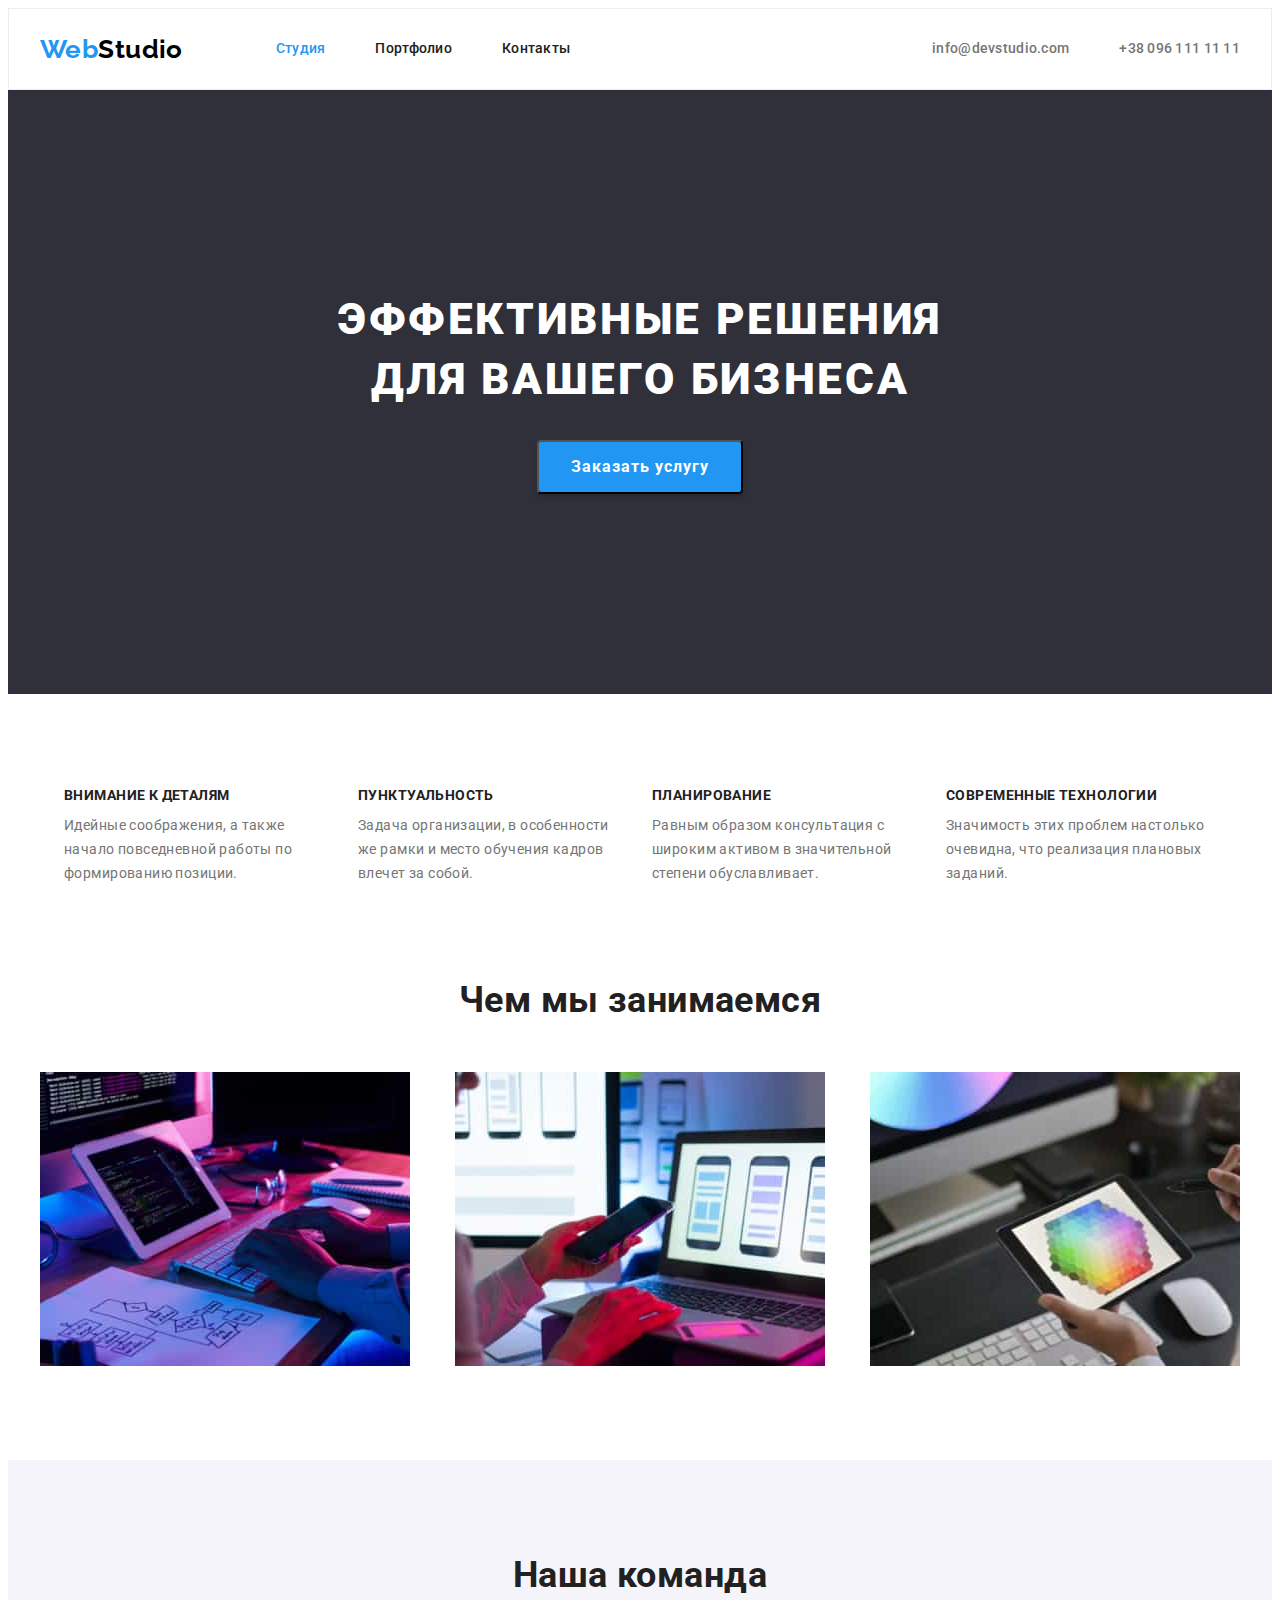
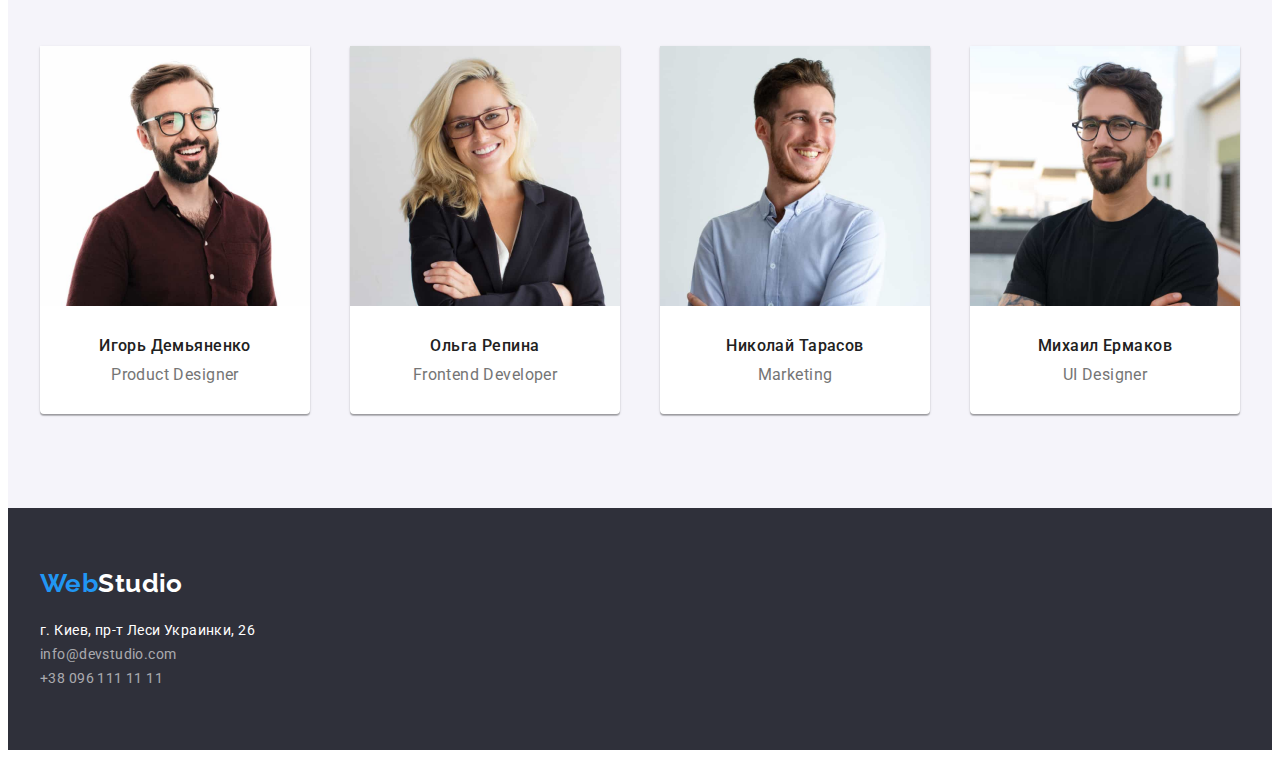
==== index.html @ 9b4c958c "copy paste" ====
<!DOCTYPE html>
<html lang="ru">
  <head>
    <meta charset="UTF-8" />
    <meta http-equiv="X-UA-Compatible" content="IE=edge" />
    <meta name="viewport" content="width=device-width, initial-scale=1.0" />
    <title>WebStudio</title>
    <link
      href="https://fonts.googleapis.com/css2?family=Raleway:wght@700&family=Roboto:wght@400;500;700;900&display=swap"
      rel="stylesheet"
    />
    <link
      rel="stylesheet"
      href="https://cdnjs.cloudflare.com/ajax/libs/modern-normalize/1.1.0/modern-normalize.min.css"
      integrity="sha512-wpPYUAdjBVSE4KJnH1VR1HeZfpl1ub8YT/NKx4PuQ5NmX2tKuGu6U/JRp5y+Y8XG2tV+wKQpNHVUX03MfMFn9Q=="
      crossorigin="anonymous"
      referrerpolicy="no-referrer"
    />
    <link rel="stylesheet" href="./css/styles.css" />
  </head>
  <body>
    <!--Page header-->
    <header class="page-header">
      <!--LOGO-->
      <div class="container header-container">
        <nav class="header-container">
          <a href="./index.html" class="logo"><span class="accent">Web</span>Studio</a>
          <!--Main navigation-->
          <ul class="site-nav list">
            <li class="site-nav-item"><a href="./index.html" class="link current">Студия</a></li>
            <li class="site-nav-item"><a href="./portfolio.html" class="link">Портфолио</a></li>
            <li class="site-nav-item"><a href="" class="link">Контакты</a></li>
          </ul>
        </nav>
        <ul class="contact list">
          <li class="contact-item">
            <a href="mailto:info@devstudio.com" class="header-contact link">info@devstudio.com</a>
          </li>
          <li class="contact-item">
            <a href="tel:+380961111111" class="header-contact link">+38 096 111 11 11</a>
          </li>
        </ul>
      </div>
    </header>
    <!--Page content-->
    <main>
      <!--Service-->
      <section class="hero">
        <h1 class="hero-title">Эффективные решения для вашего бизнеса</h1>
        <button type="button" class="button">Заказать услугу</button>
      </section>
      <!--Our skills-->
      <h2 class="visually-hidden">Наши преимущества</h2>
      <section class="about section">
        <div class="container">
          <ul class="about-list list">
            <li class="about-list-item">
              <h3 class="about-title">Внимание к деталям</h3>
              <p class="about-text">
                Идейные соображения, а также начало повседневной работы по формированию позиции.
              </p>
            </li>
            <li class="about-list-item">
              <h3 class="about-title">Пунктуальность</h3>
              <p class="about-text">
                Задача организации, в особенности же рамки и место обучения кадров влечет за собой.
              </p>
            </li>
            <li class="about-list-item">
              <h3 class="about-title">Планирование</h3>
              <p class="about-text">
                Равным образом консультация с широким активом в значительной степени обуславливает.
              </p>
            </li>
            <li class="about-list-item">
              <h3 class="about-title">Современные технологии</h3>
              <p class="about-text">
                Значимость этих проблем настолько очевидна, что реализация плановых заданий.
              </p>
            </li>
          </ul>
        </div>
      </section>
      <!--What are we doing-->
      <section class="job">
        <div class="container">
          <h2 class="section-title job">Чем мы занимаемся</h2>
          <ul class="job-list list">
            <li class="job-list-item">
              <img src="./images/box1.jpg" alt="Верстка сайта" width="370" class="img" />
            </li>
            <li class="job-list-item">
              <img
                src="./images/box2.jpg"
                alt="Адаптация мобильной версии"
                width="370"
                class="img"
              />
            </li>
            <li class="job-list-item">
              <img src="./images/box3.jpg" alt="Выбор палитры цветов" width="370" class="img" />
            </li>
          </ul>
        </div>
      </section>
      <!--Our team-->
      <section class="team section">
        <div class="container">
          <h2 class="section-title team">Наша команда</h2>
          <ul class="team-list list">
            <li class="team-list-item">
              <img
                src="./images/img1.jpg"
                alt="фотография продакт дизайнера"
                width="270"
                class="img"
              />
              <h3 class="team-subtitle">Игорь Демьяненко</h3>
              <p lang="en" class="team-description">Product Designer</p>
            </li>
            <li class="team-list-item">
              <img
                src="./images/img2.jpg"
                alt="фотография фронтэнд разработчика"
                width="270"
                class="img"
              />
              <h3 class="team-subtitle">Ольга Репина</h3>
              <p lang="en" class="team-description">Frontend Developer</p>
            </li>
            <li class="team-list-item">
              <img src="./images/img3.jpg" alt="фотография маркетолога" width="270" class="img" />
              <h3 class="team-subtitle">Николай Тарасов</h3>
              <p lang="en" class="team-description">Marketing</p>
            </li>
            <li class="team-list-item">
              <img
                src="./images/img4.jpg"
                alt="фотография дизайнера пользовательского интерфейса"
                width="270"
                class="img"
              />
              <h3 class="team-subtitle">Михаил Ермаков</h3>
              <p lang="en" class="team-description">UI Designer</p>
            </li>
          </ul>
        </div>
      </section>
    </main>
    <!-- Footer -->
    <footer class="footer">
      <div class="container">
        <a href="./index.html" class="logo footer"><span class="accent">Web</span>Studio</a>
        <address>
          <ul class="address-list list">
            <li><a href="" class="address"> г. Киев, пр-т Леси Украинки, 26</a></li>
            <li>
              <a href="mailto:info@devstudio.com" class="footer-contact link">info@devstudio.com</a>
            </li>
            <li><a href="tel:+380961111111" class="footer-contact link">+38 096 111 11 11</a></li>
          </ul>
        </address>
      </div>
    </footer>
  </body>
</html>
---- css/styles.css ----
:root {
    --primary-text-color: #757575;
    --title-text-color: #212121;
    --accent-color: #2196F3;
    --white-text-color: #FFFFFF;
    --footer-bg-color: #2F303A;
    --footer-contact-color: rgba(255, 255, 255, 0.6);
    --logo-color: #000000;
    --background-team-color: #F5F4FA;
}

body {
    font-family: 'Roboto', sans-serif;
    font-weight: 400;
    font-size: 14px;
    line-height: 1.71;
    letter-spacing: 0.03em;
    color: var(--primary-text-color);
    background-color: var(--white-text-color);
}

.visually-hidden {
    position: absolute;
    width: 1px;
    height: 1px;
    margin: -1px;
    border: 0;
    padding: 0;

    white-space: nowrap;
    clip-path: inset(100%);
    clip: rect(0 0 0 0);
    overflow: hidden;
}
h1,h2,h3,h4,h5,h6,p{
    margin: 0;
}
.container {
    margin: 0 auto;
    width: 1200px;
    padding-left: 15px;
    padding-right: 15px;
}
.img{
    display: block;
}
.list {
    margin: 0 ;
    padding: 0 ;
    list-style: none;

}
.section{
    padding-top: 94px;
    padding-bottom: 94px;
}
.link {
    text-decoration: none;
}

/* Header */
.page-header{
    background-color: var(--white-text-color);
    border: 1px solid #ECECEC;
}
.header-container{
    display: flex;
    align-items: center;
    justify-content: space-between;
}
/* Logo */
.accent {
    color: var(--accent-color);
}

.logo {
    margin-right: 93px;

    font-family: 'Raleway', sans-serif;
    font-weight: 700;
    font-size: 26px;
    line-height: 1.19;
    text-decoration: none;
    color: var(--logo-color);
}

/* Site-nav */
.site-nav .link,
.header-contact.link {
    display: block;
    padding-top: 32px;
    padding-bottom: 32px;

    font-weight: 500;
    font-size: 14px;
    line-height: 1.14;
    letter-spacing: 0.02em;
    color: var(--title-text-color);
}
.site-nav{
    display: flex;
}
.site-nav-item:not(:last-child){
    margin-right: 50px;
}

.site-nav .link.current{
    color: var(--accent-color);
}

/* Contacts */
.contact{
    display: flex;
    margin-left: auto;
}
.contact-item:not(:last-child){
margin-right: 50px;
}
.header-contact.link {
    color: inherit;
}

.link:hover,
.link:focus {
    color: var(--accent-color);
}


/* Hero */
.hero{
    margin: 0 auto;
    padding-top: 200px;
    padding-bottom: 200px;

    background-color: var(--footer-bg-color);
    text-align: center;
}
.hero-title {
    margin: 0 auto;
    margin-bottom: 30px;
    max-width: 696px;
    

    font-weight: 900;
    font-size: 44px;
    line-height: 1.36;
    letter-spacing: 0.06em;
    text-transform: uppercase;
    color:var(--white-text-color);

}
.button{
    box-shadow: 0px 4px 4px rgba(0, 0, 0, 0.15);
    border-radius: 4px;
    min-width: 200px;
    padding: 10px 32px;
    
    font-family: inherit;
    font-weight: 700;
    font-size: 16px;
    line-height: 1.88;
    align-items: center;
    letter-spacing: 0.06em;
    background-color: var(--accent-color);
    color: var(--white-text-color);
    cursor: pointer;
}
.button:hover,
.button:focus{
    color: var(--accent-color);
    background-color: var(--footer-bg-color);
}
/* Our Skills */
.about-list{
    display: flex;
    justify-content:space-evenly;
    align-items: center;
}
.about-list-item{
    width: 270px;
}
.about-title{
    font-size: 14px;
    line-height: 1.14;
    text-transform: uppercase;
    color: var(--title-text-color);
}
.about-text{
    margin-top: 10px;
}
/* --What are we doing-- */

.section-title{
    font-size: 36px;
    line-height: 1.17;
    text-align: center;
    color: var(--title-text-color);
    margin-bottom: 50px;
}

.job-list{
    display: flex;
    justify-content: space-between;
    padding-bottom: 94px;
}
/* Team */
.team{
    margin: auto;

    background-color: var(--background-team-color);
}
.section-title.team{
    margin-bottom: 50px;
}
.team-list{
    display: flex;
    justify-content: space-between;
}
.team-list-item{
    padding-bottom: 30px;
    text-align: center;
    width: 270px;

    background-color: var(--white-text-color);
    box-shadow: 0px 1px 3px rgba(0, 0, 0, 0.12), 0px 1px 1px rgba(0, 0, 0, 0.14), 0px 2px 1px rgba(0, 0, 0, 0.2);
    border-radius: 0px 0px 4px 4px;
}

.team-subtitle{
    margin-top: 30px;
    margin-bottom: 10px;

    font-weight: 500;
    font-size: 16px;
    line-height: 1.19;
    color: var(--title-text-color);
}
.team-description{
    font-size: 16px;
    line-height: 1.19;
}
/* Footer */
.footer {
    background-color: var(--footer-bg-color);
}

.logo.footer {
    margin-right: 0;
    padding-top: 60px;
    margin-bottom: 20px;
    display: block;

    color: var(--white-text-color);
}
.address-list{
    padding-bottom: 60px;
}
.address {
    font-style: normal;
    text-decoration: none;
    color: var(--white-text-color);

}

.footer-contact {
    font-style: normal;
    color: var(--footer-contact-color);
}

/* Portfolio css */
/* filter */
.btn-list{
    margin-bottom: 50px;
    display: flex;
    justify-content: center;
}
.btn-item:not(:last-child){
    margin-right: 8px;
}
.btn-filter {
    padding: 6px 22px;
    border-radius: 4px;
    border: var(--background-team-color);

    font-family: inherit;
    font-weight: 500;
    font-size: 16px;
    line-height: 1.62;
    letter-spacing: 0.03em;

    color: var(--title-text-color);
    background-color: var(--background-team-color);
    cursor: pointer;
}

.btn-filter:hover,
.btn-filter:focus {
    color: var(--white-text-color);
    background-color: var(--accent-color);
}
.btn-filter.current{
    color: var(--white-text-color);
    background-color: var(--accent-color);
}
/* Examples */
.card-list{
    display: flex;
    flex-wrap: wrap;
}
.card-item{
    width: calc((100% - 60px) / 3);
    margin-right: 30px;
    margin-bottom: 30px;
}
.card-item:nth-child(3n){
    margin-right: 0px;
}


.card-text{
    width: 370px;
    padding: 20px 22px;
    border-bottom: 1px solid #EEEEEE;
    border-left: 1px solid #EEEEEE;
    border-right: 1px solid #EEEEEE;
}
.card-title {
    font-size: 18px;
    line-height: 2;
    letter-spacing: 0.06em;
    color: var(--title-text-color);
}

.card-description {
    font-size: 16px;
    line-height: 1.88;

    color: var(--primary-text-color);
}
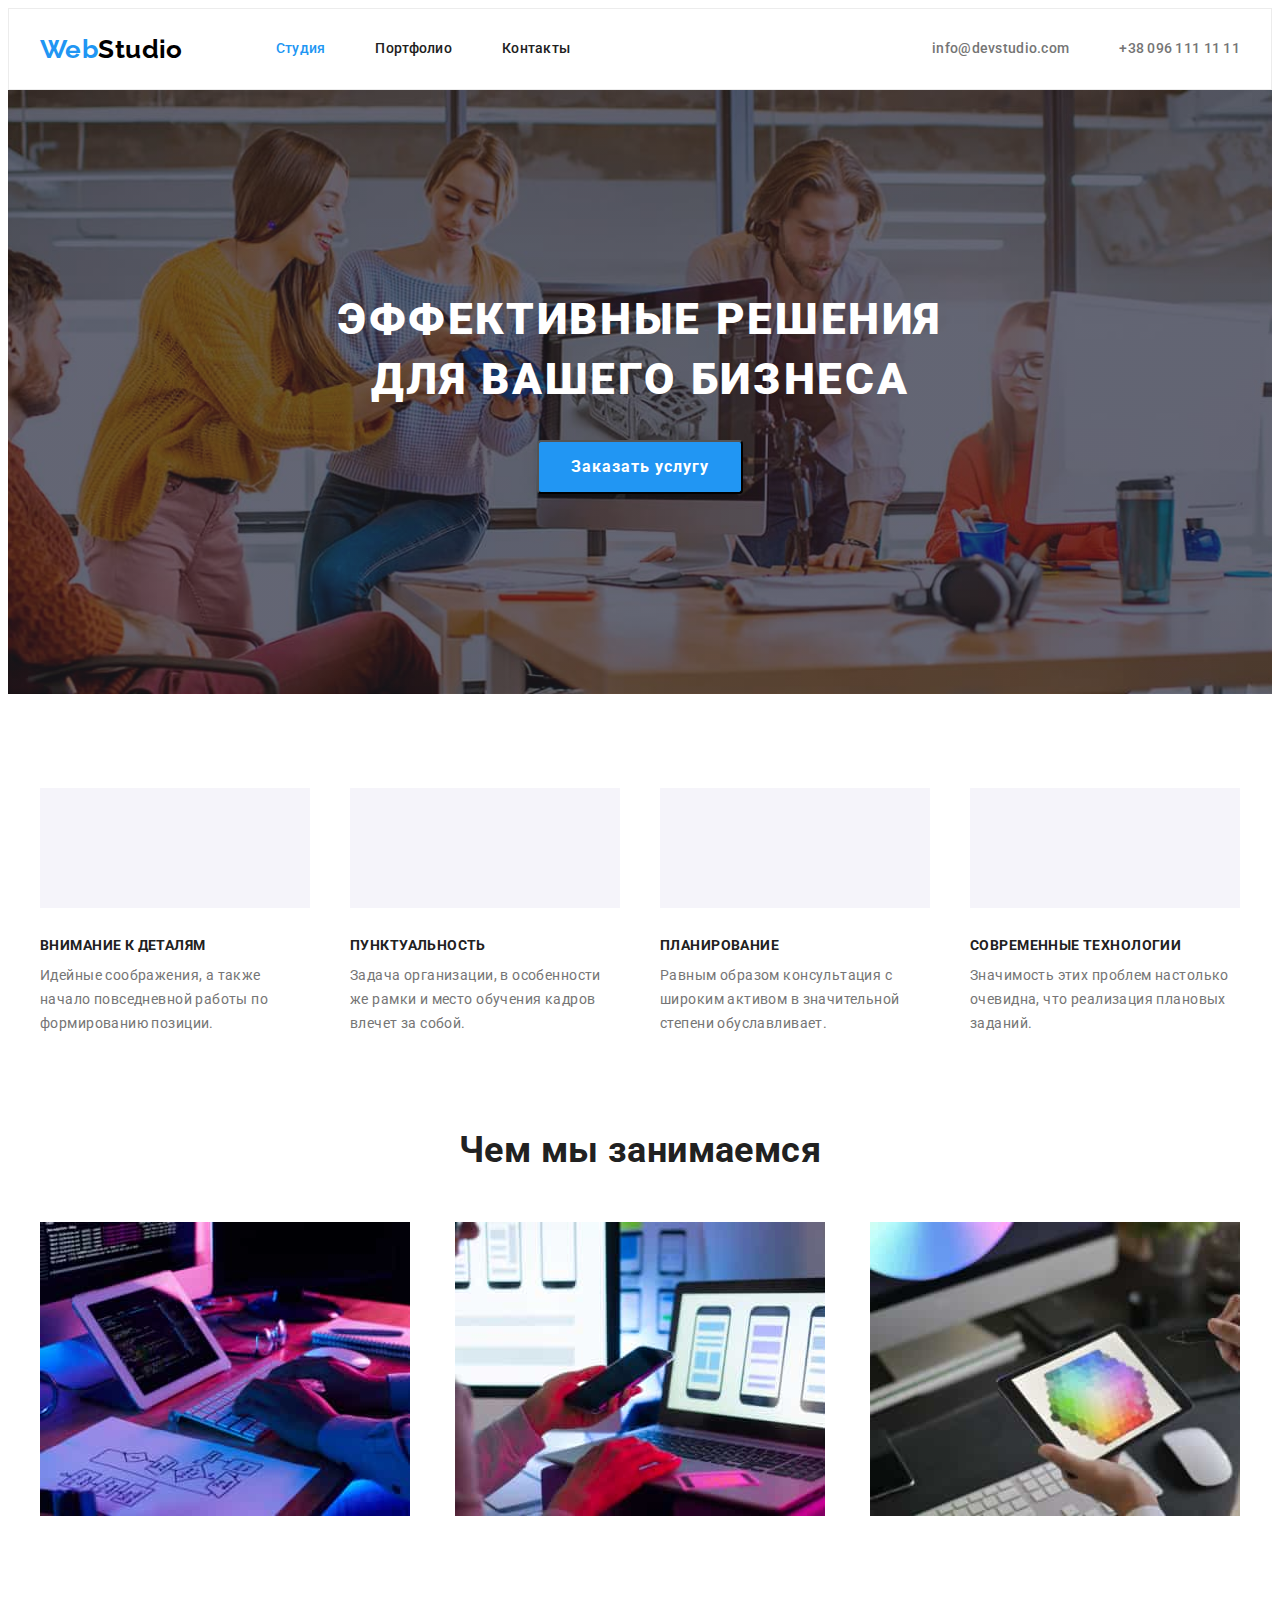
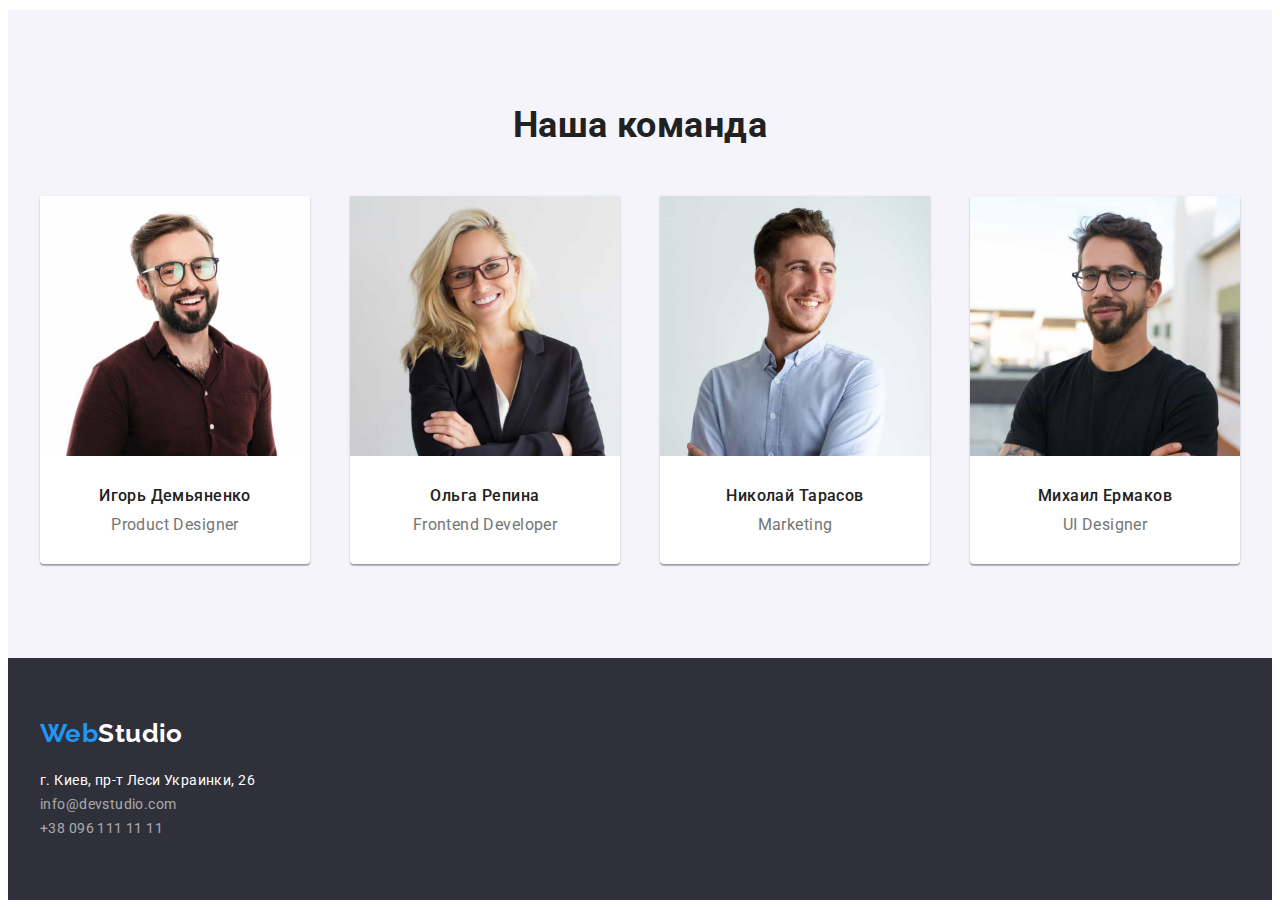
==== commit e930319b: "added svg" ====
--- a/index.html
+++ b/index.html
@@ -52,6 +52,12 @@
       <!--Our skills-->
       <h2 class="visually-hidden">Наши преимущества</h2>
       <section class="about section">
+        <div class="icon container">
+          <div class="about-icon"></div>
+          <div class="about-icon"></div>
+          <div class="about-icon"></div>
+          <div class="about-icon"></div>
+        </div>
         <div class="container">
           <ul class="about-list list">
             <li class="about-list-item">
--- a/css/styles.css
+++ b/css/styles.css
@@ -132,8 +132,12 @@
     margin: 0 auto;
     padding-top: 200px;
     padding-bottom: 200px;
-
-    background-color: var(--footer-bg-color);
+    max-width: 1600px;
+    background-color: #C4C4C4;
+    background-image: linear-gradient( rgba(47, 48, 58, 0.4), rgba(47, 48, 58, 0.4)), url(../images/hero-bg.jpg);
+    background-size: cover;
+    background-repeat: no-repeat;
+    background-position: center;
     text-align: center;
 }
 .hero-title {
@@ -172,9 +176,21 @@
     background-color: var(--footer-bg-color);
 }
 /* Our Skills */
+.icon{
+    display: flex;
+    justify-content: space-between;
+    margin-bottom: 30px;
+}
+.about-icon{
+    
+    width: 270px;
+    height: 120px;
+    background-color: var(--background-team-color);
+}
+
 .about-list{
     display: flex;
-    justify-content:space-evenly;
+    justify-content:space-between;
     align-items: center;
 }
 .about-list-item{
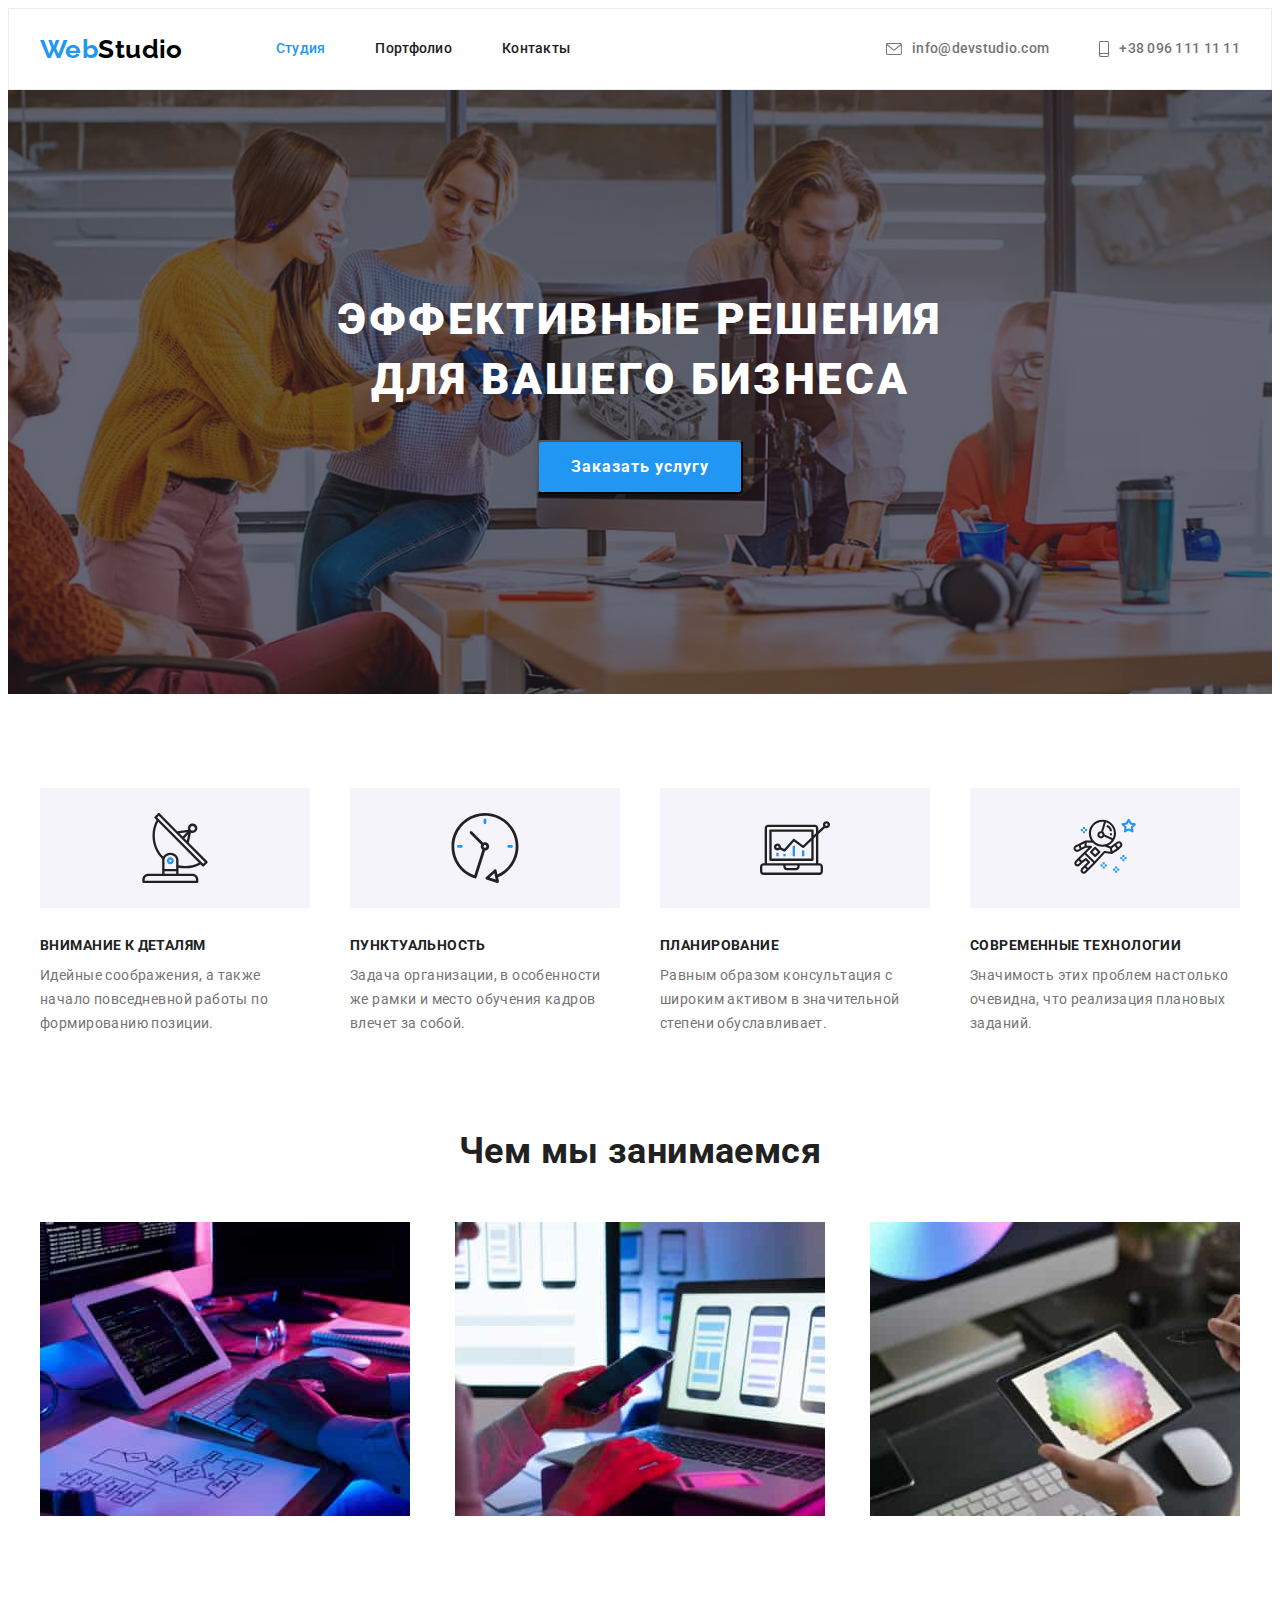
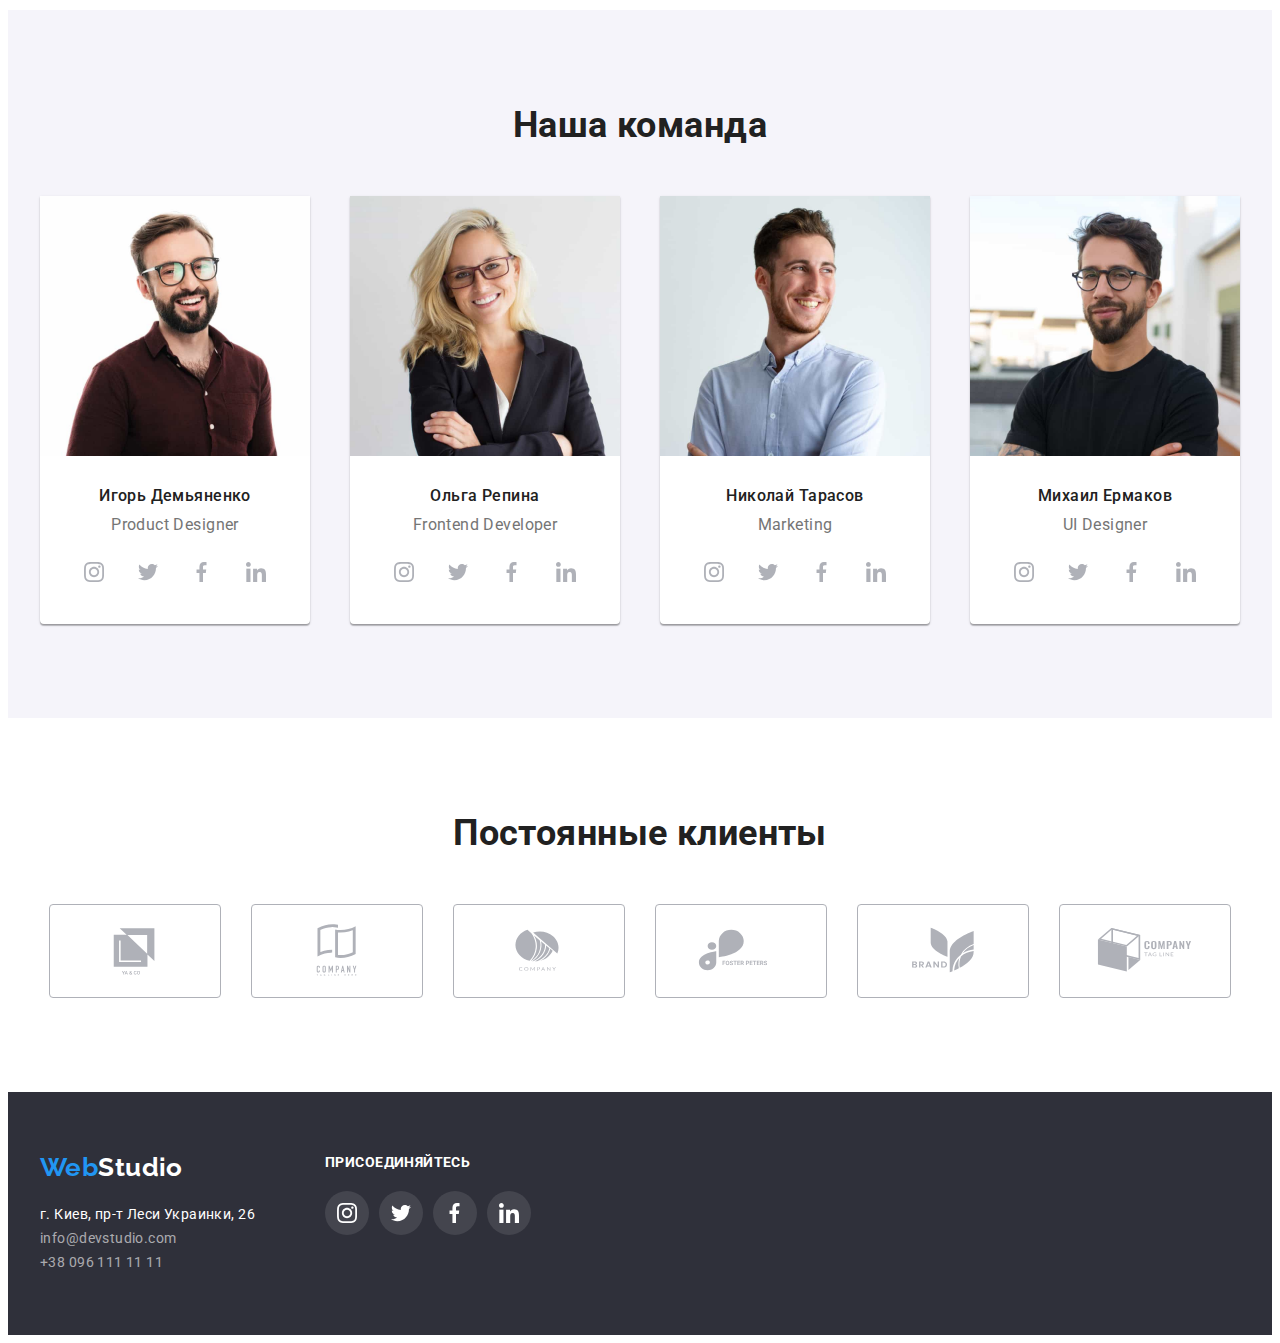
==== commit fe634012: "added sprite" ====
--- a/index.html
+++ b/index.html
@@ -34,10 +34,20 @@
         </nav>
         <ul class="contact list">
           <li class="contact-item">
-            <a href="mailto:info@devstudio.com" class="header-contact link">info@devstudio.com</a>
+            <a href="mailto:info@devstudio.com" class="header-contact link">
+              <svg class="contact-icon" width="16px" height="12px">
+                <use href="./images/icons.svg#envelope"></use>
+              </svg>
+              info@devstudio.com</a
+            >
           </li>
           <li class="contact-item">
-            <a href="tel:+380961111111" class="header-contact link">+38 096 111 11 11</a>
+            <a href="tel:+380961111111" class="header-contact link">
+              <svg class="contact-icon" width="10px" height="16px">
+                <use href="./images/icons.svg#smartphone"></use>
+              </svg>
+              +38 096 111 11 11</a
+            >
           </li>
         </ul>
       </div>
@@ -53,10 +63,26 @@
       <h2 class="visually-hidden">Наши преимущества</h2>
       <section class="about section">
         <div class="icon container">
-          <div class="about-icon"></div>
-          <div class="about-icon"></div>
-          <div class="about-icon"></div>
-          <div class="about-icon"></div>
+          <div class="icon-list">
+            <svg class="about-icon" width="70px" height="70px">
+              <use href="./images/icons.svg#antenna"></use>
+            </svg>
+          </div>
+          <div class="icon-list">
+            <svg class="about-icon" width="70px" height="70px">
+              <use href="./images/icons.svg#clock"></use>
+            </svg>
+          </div>
+          <div class="icon-list">
+            <svg class="about-icon" width="70px" height="70px">
+              <use href="./images/icons.svg#diagram"></use>
+            </svg>
+          </div>
+          <div class="icon-list">
+            <svg class="about-icon" width="70px" height="70px">
+              <use href="./images/icons.svg#astronaut"></use>
+            </svg>
+          </div>
         </div>
         <div class="container">
           <ul class="about-list list">
@@ -123,6 +149,36 @@
               />
               <h3 class="team-subtitle">Игорь Демьяненко</h3>
               <p lang="en" class="team-description">Product Designer</p>
+              <ul class="social-list list">
+                <li class="social-item">
+                  <a href="" class="social-link link">
+                    <svg class="social-icon" width="20px" height="20px">
+                      <use href="./images/icons.svg#instagram"></use>
+                    </svg>
+                  </a>
+                </li>
+                <li class="social-item">
+                  <a href="" class="social-link link">
+                    <svg class="social-icon" width="20px" height="20px">
+                      <use href="./images/icons.svg#twitter"></use>
+                    </svg>
+                  </a>
+                </li>
+                <li class="social-item">
+                  <a href="" class="social-link link">
+                    <svg class="social-icon" width="20px" height="20px">
+                      <use href="./images/icons.svg#Vector"></use>
+                    </svg>
+                  </a>
+                </li>
+                <li class="social-item">
+                  <a href="" class="social-link link">
+                    <svg class="social-icon" width="20px" height="20px">
+                      <use href="./images/icons.svg#linkedin"></use>
+                    </svg>
+                  </a>
+                </li>
+              </ul>
             </li>
             <li class="team-list-item">
               <img
@@ -133,11 +189,71 @@
               />
               <h3 class="team-subtitle">Ольга Репина</h3>
               <p lang="en" class="team-description">Frontend Developer</p>
+              <ul class="social-list list">
+                <li class="social-item">
+                  <a href="" class="social-link link">
+                    <svg class="social-icon" width="20px" height="20px">
+                      <use href="./images/icons.svg#instagram"></use>
+                    </svg>
+                  </a>
+                </li>
+                <li class="social-item">
+                  <a href="" class="social-link link">
+                    <svg class="social-icon" width="20px" height="20px">
+                      <use href="./images/icons.svg#twitter"></use>
+                    </svg>
+                  </a>
+                </li>
+                <li class="social-item">
+                  <a href="" class="social-link link">
+                    <svg class="social-icon" width="20px" height="20px">
+                      <use href="./images/icons.svg#Vector"></use>
+                    </svg>
+                  </a>
+                </li>
+                <li class="social-item">
+                  <a href="" class="social-link link">
+                    <svg class="social-icon" width="20px" height="20px">
+                      <use href="./images/icons.svg#linkedin"></use>
+                    </svg>
+                  </a>
+                </li>
+              </ul>
             </li>
             <li class="team-list-item">
               <img src="./images/img3.jpg" alt="фотография маркетолога" width="270" class="img" />
               <h3 class="team-subtitle">Николай Тарасов</h3>
               <p lang="en" class="team-description">Marketing</p>
+              <ul class="social-list list">
+                <li class="social-item">
+                  <a href="" class="social-link link">
+                    <svg class="social-icon" width="20px" height="20px">
+                      <use href="./images/icons.svg#instagram"></use>
+                    </svg>
+                  </a>
+                </li>
+                <li class="social-item">
+                  <a href="" class="social-link link">
+                    <svg class="social-icon" width="20px" height="20px">
+                      <use href="./images/icons.svg#twitter"></use>
+                    </svg>
+                  </a>
+                </li>
+                <li class="social-item">
+                  <a href="" class="social-link link">
+                    <svg class="social-icon" width="20px" height="20px">
+                      <use href="./images/icons.svg#Vector"></use>
+                    </svg>
+                  </a>
+                </li>
+                <li class="social-item">
+                  <a href="" class="social-link link">
+                    <svg class="social-icon" width="20px" height="20px">
+                      <use href="./images/icons.svg#linkedin"></use>
+                    </svg>
+                  </a>
+                </li>
+              </ul>
             </li>
             <li class="team-list-item">
               <img
@@ -148,24 +264,138 @@
               />
               <h3 class="team-subtitle">Михаил Ермаков</h3>
               <p lang="en" class="team-description">UI Designer</p>
+              <ul class="social-list list">
+                <li class="social-item">
+                  <a href="" class="social-link link">
+                    <svg class="social-icon" width="20px" height="20px">
+                      <use href="./images/icons.svg#instagram"></use>
+                    </svg>
+                  </a>
+                </li>
+                <li class="social-item">
+                  <a href="" class="social-link link">
+                    <svg class="social-icon" width="20px" height="20px">
+                      <use href="./images/icons.svg#twitter"></use>
+                    </svg>
+                  </a>
+                </li>
+                <li class="social-item">
+                  <a href="" class="social-link link">
+                    <svg class="social-icon" width="20px" height="20px">
+                      <use href="./images/icons.svg#Vector"></use>
+                    </svg>
+                  </a>
+                </li>
+                <li class="social-item">
+                  <a href="" class="social-link link">
+                    <svg class="social-icon" width="20px" height="20px">
+                      <use href="./images/icons.svg#linkedin"></use>
+                    </svg>
+                  </a>
+                </li>
+              </ul>
             </li>
           </ul>
         </div>
+      </section>
+      <section class="clients section">
+        <h2 class="clients-title">Постоянные клиенты</h2>
+        <ul class="clients-list list">
+          <li class="clients-item">
+            <a href="" class="clients-link link">
+              <svg class="clients-icon" width="106px" height="60px">
+                <use href="./images/icons.svg#Logo"></use>
+              </svg>
+            </a>
+          </li>
+          <li class="clients-item">
+            <a href="" class="clients-link link">
+              <svg class="clients-icon" width="106px" height="60px">
+                <use href="./images/icons.svg#Logo-1"></use>
+              </svg>
+            </a>
+          </li>
+          <li class="clients-item">
+            <a href="" class="clients-link link">
+              <svg class="clients-icon" width="106px" height="60px">
+                <use href="./images/icons.svg#Logo-2"></use>
+              </svg>
+            </a>
+          </li>
+          <li class="clients-item">
+            <a href="" class="clients-link link">
+              <svg class="clients-icon" width="106px" height="60px">
+                <use href="./images/icons.svg#Logo-3"></use>
+              </svg>
+            </a>
+          </li>
+          <li class="clients-item">
+            <a href="" class="clients-link link">
+              <svg class="clients-icon" width="106px" height="60px">
+                <use href="./images/icons.svg#Logo-4"></use>
+              </svg>
+            </a>
+          </li>
+          <li class="clients-item">
+            <a href="" class="clients-link link">
+              <svg class="clients-icon" width="106px" height="60px">
+                <use href="./images/icons.svg#Logo-5"></use>
+              </svg>
+            </a>
+          </li>
+        </ul>
       </section>
     </main>
     <!-- Footer -->
     <footer class="footer">
-      <div class="container">
-        <a href="./index.html" class="logo footer"><span class="accent">Web</span>Studio</a>
-        <address>
-          <ul class="address-list list">
-            <li><a href="" class="address"> г. Киев, пр-т Леси Украинки, 26</a></li>
-            <li>
-              <a href="mailto:info@devstudio.com" class="footer-contact link">info@devstudio.com</a>
-            </li>
-            <li><a href="tel:+380961111111" class="footer-contact link">+38 096 111 11 11</a></li>
+      <div class="footer-container container">
+        <div>
+          <a href="./index.html" class="logo footer"><span class="accent">Web</span>Studio</a>
+          <address>
+            <ul class="address-list list">
+              <li><a href="" class="address"> г. Киев, пр-т Леси Украинки, 26</a></li>
+              <li>
+                <a href="mailto:info@devstudio.com" class="footer-contact link"
+                  >info@devstudio.com</a
+                >
+              </li>
+              <li><a href="tel:+380961111111" class="footer-contact link">+38 096 111 11 11</a></li>
+            </ul>
+          </address>
+        </div>
+        <div class="join">
+          <h2 class="join-title">присоединяйтесь</h2>
+          <ul class="join-list list">
+            <li class="join-item">
+              <a href="" class="join-link link">
+                <svg class="join-icon" width="20px" height="20px">
+                  <use href="./images/icons.svg#instagram"></use>
+                </svg>
+              </a>
+            </li>
+            <li class="join-item">
+              <a href="" class="join-link link">
+                <svg class="join-icon" width="20px" height="20px">
+                  <use href="./images/icons.svg#twitter"></use>
+                </svg>
+              </a>
+            </li>
+            <li class="join-item">
+              <a href="" class="join-link link">
+                <svg class="join-icon" width="20px" height="20px">
+                  <use href="./images/icons.svg#Vector"></use>
+                </svg>
+              </a>
+            </li>
+            <li class="join-item">
+              <a href="" class="join-link link">
+                <svg class="join-icon" width="20px" height="20px">
+                  <use href="./images/icons.svg#linkedin"></use>
+                </svg>
+              </a>
+            </li>
           </ul>
-        </address>
+        </div>
       </div>
     </footer>
   </body>
--- a/css/styles.css
+++ b/css/styles.css
@@ -8,6 +8,7 @@
     --footer-contact-color: rgba(255, 255, 255, 0.6);
     --logo-color: #000000;
     --background-team-color: #F5F4FA;
+    --icon-color: #AFB1B8;
 }
 
 body {
@@ -114,10 +115,18 @@
     display: flex;
     margin-left: auto;
 }
+.contact-icon{
+    margin-right: 10px;
+    fill: currentColor;
+}
+
 .contact-item:not(:last-child){
 margin-right: 50px;
 }
 .header-contact.link {
+    display: flex;
+    align-items: center;
+
     color: inherit;
 }
 
@@ -125,7 +134,10 @@
 .link:focus {
     color: var(--accent-color);
 }
-
+.contact-icon:hover,
+.contact-icon:focus{
+    fill: currentColor;
+}
 
 /* Hero */
 .hero{
@@ -181,12 +193,15 @@
     justify-content: space-between;
     margin-bottom: 30px;
 }
-.about-icon{
-    
+.icon-list{
+    display: flex;
+    justify-content: center;
+    align-items: center;
     width: 270px;
     height: 120px;
     background-color: var(--background-team-color);
 }
+
 
 .about-list{
     display: flex;
@@ -253,9 +268,87 @@
     color: var(--title-text-color);
 }
 .team-description{
+    margin-bottom: 16px;
+
     font-size: 16px;
     line-height: 1.19;
 }
+.social-list{
+    display: flex;
+    justify-content: center;
+}
+.social-item:not(:last-child){
+    margin-right: 10px;
+}
+.social-link{
+    display: flex;
+    justify-content: center;
+    align-items: center;
+    
+    width: 44px;
+    height: 44px;
+}
+.social-icon{
+    fill:var(--icon-color);
+}
+.social-link:hover,
+.social-link:focus {
+    background-color: var(--accent-color);
+    border-radius: 50%;
+}
+.social-link:hover .social-icon{
+    fill: #FFFFFF;
+}
+.social-link:focus .social-icon{
+    fill: #FFFFFF;
+}
+
+/* Clients */
+
+.clients-title {
+    margin-bottom: 50px;
+
+    font-size: 36px;
+    line-height: 1.17;
+    text-align: center;
+    color: #212121;
+}
+.clients-list {
+    display: flex;
+    justify-content: center;
+}
+
+.clients-item {
+    border: 1px solid var(--icon-color);
+    border-radius: 4px;
+}
+.clients-item:not(:last-child){
+    margin-right: 30px;
+}
+
+.clients-link{
+    display: flex;
+    justify-content: center;
+    align-items: center;
+    
+    width: 170px;
+    height: 92px;
+}
+.clients-icon{
+    fill: var(--icon-color)
+}
+.clients-item:hover,
+.clients-item:focus{
+    border-color: var(--accent-color);
+}
+
+.clients-link:hover .clients-icon{
+    fill: var(--accent-color);
+}
+.clients-link:focus .clients-icon{
+    fill: var(--accent-color);
+}
+
 /* Footer */
 .footer {
     background-color: var(--footer-bg-color);
@@ -270,7 +363,11 @@
     color: var(--white-text-color);
 }
 .address-list{
+    display: block;
     padding-bottom: 60px;
+}
+.address-list:not(:last-child){
+    margin-bottom: 9px;
 }
 .address {
     font-style: normal;
@@ -283,6 +380,57 @@
     font-style: normal;
     color: var(--footer-contact-color);
 }
+/* Join */
+
+.footer-container{
+    display: flex;
+}
+
+
+.join{
+    display: flex;
+    flex-direction: column;
+    margin-left: 70px;
+    justify-content: flex-end;
+    padding-bottom: 100px;
+}
+.join-title{
+    margin-bottom: 20px;
+
+    font-size: 14px;
+    line-height: 1.14;
+    text-transform: uppercase;
+    color: var(--white-text-color);
+}
+.join-list{
+    display: flex;
+}
+.join-item{
+    border-radius: 50%;
+    background: rgba(255, 255, 255, 0.1);
+}
+.join-item:not(:last-child){
+    margin-right: 10px;
+}
+.join-item:hover,
+.join-item:focus{
+    background-color: var(--accent-color);
+}
+
+.join-link{
+    display: flex;
+    justify-content: center;
+    align-items: center;
+
+    width: 44px;
+    height: 44px;
+}
+
+.join-icon{
+    fill: var(--white-text-color);
+}
+
+
 
 /* Portfolio css */
 /* filter */
@@ -314,6 +462,8 @@
 .btn-filter:focus {
     color: var(--white-text-color);
     background-color: var(--accent-color);
+    box-shadow: 0px 3px 1px rgba(0, 0, 0, 0.1), 0px 1px 2px rgba(0, 0, 0, 0.08), 0px 2px 2px rgba(0, 0, 0, 0.12);
+    border-radius: 4px;
 }
 .btn-filter.current{
     color: var(--white-text-color);
@@ -331,6 +481,10 @@
 }
 .card-item:nth-child(3n){
     margin-right: 0px;
+}
+.card-item:hover,
+.card-item:focus{
+    box-shadow: 0px 1px 1px rgba(0, 0, 0, 0.12), 0px 4px 4px rgba(0, 0, 0, 0.06), 1px 4px 6px rgba(0, 0, 0, 0.16);
 }
 
 
